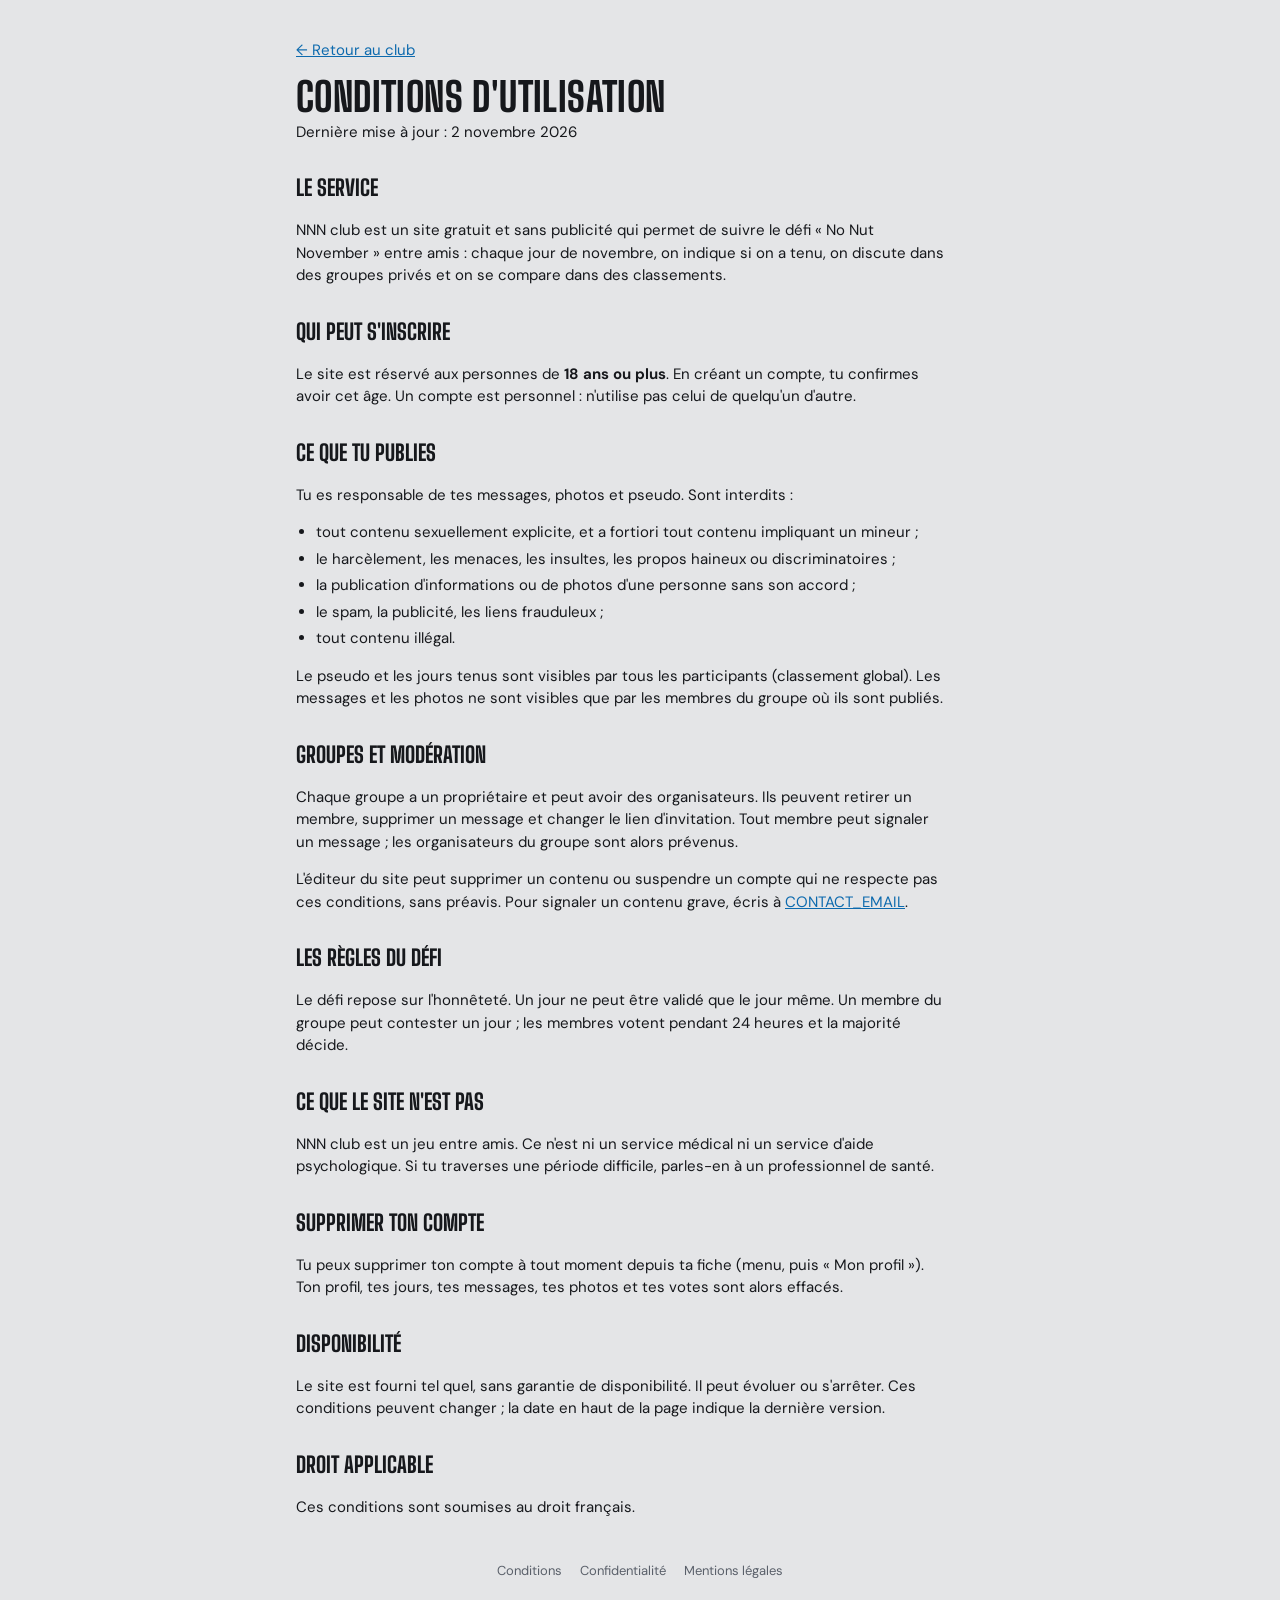
==== conditions.html @ c01888f9 "Ouvrir le club : groupes privés, invitations, classement global, pages légales Co-Authored-By: Claud" ====
<!doctype html>
<html lang="fr">
<head>
<meta charset="utf-8">
<meta name="viewport" content="width=device-width,initial-scale=1">
<meta name="theme-color" content="#121417">
<title>Conditions d'utilisation · NNN club</title>
<link rel="preconnect" href="https://fonts.googleapis.com">
<link rel="preconnect" href="https://fonts.gstatic.com" crossorigin>
<link rel="stylesheet" href="https://fonts.googleapis.com/css2?family=Big+Shoulders+Display:wght@800&family=DM+Sans:opsz,wght@9..40,400;9..40,700&family=IBM+Plex+Mono:wght@600&display=swap">
<link rel="stylesheet" href="styles.css">
</head>
<body>
<main class="wrap legal">
<p><a href="/">← Retour au club</a></p>
<h1 class="h2 xl">Conditions d'utilisation</h1>
<p class="dim">Dernière mise à jour : 2 novembre 2026</p>

<h2>Le service</h2>
<p>NNN club est un site gratuit et sans publicité qui permet de suivre le défi « No Nut November » entre amis : chaque jour de novembre, on indique si on a tenu, on discute dans des groupes privés et on se compare dans des classements.</p>
<h2>Qui peut s'inscrire</h2>
<p>Le site est réservé aux personnes de <b>18 ans ou plus</b>. En créant un compte, tu confirmes avoir cet âge. Un compte est personnel : n'utilise pas celui de quelqu'un d'autre.</p>
<h2>Ce que tu publies</h2>
<p>Tu es responsable de tes messages, photos et pseudo. Sont interdits :</p>
<ul>
<li>tout contenu sexuellement explicite, et a fortiori tout contenu impliquant un mineur ;</li>
<li>le harcèlement, les menaces, les insultes, les propos haineux ou discriminatoires ;</li>
<li>la publication d'informations ou de photos d'une personne sans son accord ;</li>
<li>le spam, la publicité, les liens frauduleux ;</li>
<li>tout contenu illégal.</li>
</ul>
<p>Le pseudo et les jours tenus sont visibles par tous les participants (classement global). Les messages et les photos ne sont visibles que par les membres du groupe où ils sont publiés.</p>
<h2>Groupes et modération</h2>
<p>Chaque groupe a un propriétaire et peut avoir des organisateurs. Ils peuvent retirer un membre, supprimer un message et changer le lien d'invitation. Tout membre peut signaler un message ; les organisateurs du groupe sont alors prévenus.</p>
<p>L'éditeur du site peut supprimer un contenu ou suspendre un compte qui ne respecte pas ces conditions, sans préavis. Pour signaler un contenu grave, écris à <a href="mailto:CONTACT_EMAIL">CONTACT_EMAIL</a>.</p>
<h2>Les règles du défi</h2>
<p>Le défi repose sur l'honnêteté. Un jour ne peut être validé que le jour même. Un membre du groupe peut contester un jour ; les membres votent pendant 24 heures et la majorité décide.</p>
<h2>Ce que le site n'est pas</h2>
<p>NNN club est un jeu entre amis. Ce n'est ni un service médical ni un service d'aide psychologique. Si tu traverses une période difficile, parles-en à un professionnel de santé.</p>
<h2>Supprimer ton compte</h2>
<p>Tu peux supprimer ton compte à tout moment depuis ta fiche (menu, puis « Mon profil »). Ton profil, tes jours, tes messages, tes photos et tes votes sont alors effacés.</p>
<h2>Disponibilité</h2>
<p>Le site est fourni tel quel, sans garantie de disponibilité. Il peut évoluer ou s'arrêter. Ces conditions peuvent changer ; la date en haut de la page indique la dernière version.</p>
<h2>Droit applicable</h2>
<p>Ces conditions sont soumises au droit français.</p>

<footer class="site-foot"><div class="wrap"><a href="conditions.html">Conditions</a><a href="confidentialite.html">Confidentialité</a><a href="mentions-legales.html">Mentions légales</a></div></footer>
</main>
</body>
</html>
---- styles.css ----
/* Direction : un mur de cellule. Ardoise et craie, bâtons groupés par cinq,
   affiche de salle de boxe pour les titres, tampon au marqueur pour valider. */
:root{
  --bg:#121417; --panel:#1a1d22; --panel-2:#23272e; --chalk:#eceae4; --dim:#8f949e; --rule:#2d3139;
  --ice:#8fd3ff; --ice-ink:#08151e; --ice-soft:rgba(143,211,255,.12);
  --red:#ff5a4e; --red-soft:rgba(255,90,78,.14); --green:#7ee0a1; --green-soft:rgba(126,224,161,.13);
  --gold:#f2c14e; --gold-soft:rgba(242,193,78,.14); --av-l:42%;
  --grain-op:.07;
  --f-display:"Big Shoulders Display","Impact","Arial Narrow",sans-serif;
  --f-body:"DM Sans",system-ui,-apple-system,"Segoe UI",sans-serif;
  --f-mono:"IBM Plex Mono",ui-monospace,Menlo,monospace;
  --f-marker:"Permanent Marker","Comic Sans MS",cursive;
  --r:16px;
  color-scheme:dark;
}
@media (prefers-color-scheme:light){:root{
  --bg:#e4e5e7; --panel:#f5f5f3; --panel-2:#e9eaec; --chalk:#16181c; --dim:#5a606a; --rule:#cfd2d7;
  --ice:#0d6aae; --ice-ink:#ffffff; --ice-soft:rgba(13,106,174,.10);
  --red:#cc3328; --red-soft:rgba(204,51,40,.10); --green:#17834a; --green-soft:rgba(23,131,74,.10);
  --gold:#a06b00; --gold-soft:rgba(160,107,0,.12); --av-l:58%;
  --grain-op:.05;
  color-scheme:light;
}}

*{box-sizing:border-box}
html{-webkit-text-size-adjust:100%}
body{margin:0;background:var(--bg);color:var(--chalk);font-family:var(--f-body);font-size:15px;line-height:1.5;min-height:100vh;
  padding-top:env(safe-area-inset-top,0px)}
body::before{content:"";position:fixed;inset:0 0 auto;height:env(safe-area-inset-top,0px);z-index:30;background:var(--bg)}
.grain{position:fixed;inset:0;pointer-events:none;z-index:0;opacity:var(--grain-op);
  background-image:url("data:image/svg+xml,%3Csvg xmlns='http://www.w3.org/2000/svg' width='160' height='160'%3E%3Cfilter id='n'%3E%3CfeTurbulence type='fractalNoise' baseFrequency='.9' numOctaves='2' stitchTiles='stitch'/%3E%3C/filter%3E%3Crect width='100%25' height='100%25' filter='url(%23n)'/%3E%3C/svg%3E")}
img{max-width:100%}
[hidden]{display:none!important}
button{font:inherit;color:inherit;cursor:pointer}
:focus-visible{outline:2px solid var(--ice);outline-offset:2px}
.wrap{position:relative;z-index:1;max-width:680px;margin:0 auto;
  padding-left:max(16px,env(safe-area-inset-left,0px));padding-right:max(16px,env(safe-area-inset-right,0px))}
.stack{display:flex;flex-direction:column;gap:18px}
.stack-s{display:flex;flex-direction:column;gap:12px}
.row-between{display:flex;justify-content:space-between;align-items:center;gap:12px;flex-wrap:wrap}
.dim{color:var(--dim);margin:0}
.mono{font-family:var(--f-mono);font-size:12px}
.kicker{margin:0;font-family:var(--f-mono);font-size:11px;font-weight:600;letter-spacing:.14em;text-transform:uppercase;color:var(--dim)}
.h2{margin:0;font-family:var(--f-display);font-weight:800;font-size:28px;line-height:1;text-transform:uppercase;letter-spacing:.01em;text-wrap:balance}
.h2.xl{font-size:40px}
.tag{font-family:var(--f-mono);font-size:11px;font-weight:600;letter-spacing:.06em;text-transform:uppercase;padding:4px 9px;border-radius:6px;border:1px solid var(--rule);color:var(--dim)}
.tag.ok{border-color:transparent;background:var(--green-soft);color:var(--green)}
.tag.bad{border-color:transparent;background:var(--red-soft);color:var(--red)}

/* ---------- header ---------- */
header.top{position:sticky;top:env(safe-area-inset-top,0px);z-index:20;background:color-mix(in srgb,var(--bg) 88%,transparent);backdrop-filter:blur(10px);-webkit-backdrop-filter:blur(10px);border-bottom:1px solid var(--rule)}
.top-in{display:flex;align-items:center;gap:12px;padding-block:10px}
.brand{display:flex;align-items:center;gap:8px;color:var(--chalk);text-decoration:none}
.brand svg{width:34px;height:20px}
.brand .slash{stroke:var(--ice)}
.brand span{font-family:var(--f-display);font-weight:900;font-size:24px;letter-spacing:.02em;line-height:1}
.brand em{font-style:normal;font-family:var(--f-marker);font-weight:400;font-size:16px;color:var(--ice);margin-left:4px;letter-spacing:0}
.daypill{margin-left:auto;font-family:var(--f-mono);font-size:12px;font-weight:600;padding:5px 10px;border-radius:99px;background:var(--ice-soft);color:var(--ice);white-space:nowrap}
.me{background:none;border:0;padding:0;border-radius:50%}
.menu{position:absolute;right:max(16px,env(safe-area-inset-right,0px));top:calc(100% + 6px);background:var(--panel);border:1px solid var(--rule);border-radius:12px;padding:8px;min-width:190px;box-shadow:0 12px 30px rgba(0,0,0,.35);display:flex;flex-direction:column;gap:4px}
.menu-name{padding:6px 10px;font-weight:700;overflow:hidden;text-overflow:ellipsis}
.menu button{text-align:left;background:none;border:0;padding:8px 10px;border-radius:8px;color:var(--red);font-weight:600}
.menu button:hover{background:var(--panel-2)}

.avatar{--h:200;width:36px;height:36px;border-radius:50%;flex:none;display:inline-flex;align-items:center;justify-content:center;
  background:hsl(var(--h) 45% var(--av-l));color:#fff;font-family:var(--f-display);font-weight:800;font-size:16px;letter-spacing:.02em;text-transform:uppercase}
.avatar.sm{width:28px;height:28px;font-size:13px}
.avatar.xl{width:54px;height:54px;font-size:24px}

main{padding-block:18px calc(96px + env(safe-area-inset-bottom,0px))}

/* ---------- panels, buttons, fields ---------- */
.panel{background:var(--panel);border:1px solid var(--rule);border-radius:var(--r);padding:18px}
.btn{border:0;border-radius:12px;padding:11px 18px;font-weight:700;font-size:15px;background:var(--ice);color:var(--ice-ink);transition:transform .12s ease,opacity .12s}
.btn:active{transform:scale(.98)}
.btn:disabled{opacity:.35;cursor:not-allowed;transform:none}
.btn.big{width:100%;padding:16px 18px;font-family:var(--f-display);font-weight:800;font-size:22px;letter-spacing:.04em;text-transform:uppercase}
.btn.ghost{background:transparent;border:1px solid var(--rule);color:var(--dim)}
.btn.danger{background:var(--red);color:#fff}
.btn.sel{background:var(--chalk);color:var(--bg);border-color:var(--chalk)}
.field{display:flex;flex-direction:column;gap:6px}
.field span{font-family:var(--f-mono);font-size:11px;font-weight:600;letter-spacing:.1em;text-transform:uppercase;color:var(--dim)}
input[type=text],input[type=email],input[type=password],textarea{width:100%;border:1px solid var(--rule);background:var(--bg);color:var(--chalk);border-radius:10px;padding:12px;font:inherit;font-size:16px;resize:vertical}
input::placeholder,textarea::placeholder{color:var(--dim);opacity:.8}
.form-msg{margin:0;min-height:1.2em;font-size:14px;color:var(--red)}
.form-msg.ok{color:var(--green)}
.banner{padding:12px 14px;border-radius:12px;background:var(--gold-soft);border:1px solid var(--gold);font-size:14px}
.banner b{color:var(--gold)}

/* ---------- auth poster ---------- */
.poster{position:relative;padding:28px 4px 8px;overflow:hidden}
.poster-title{margin:10px 0 12px;font-family:var(--f-display);font-weight:900;font-size:clamp(64px,19vw,120px);line-height:.86;text-transform:uppercase;letter-spacing:-.01em}
.poster-title span{color:var(--ice);font-family:var(--f-marker);font-weight:400;font-size:.62em;letter-spacing:0;display:inline-block;transform:rotate(-6deg) translateY(-.08em)}
.poster-sub{margin:0;max-width:34ch;color:var(--dim);font-size:16px}
.poster-wall{margin-top:22px;display:flex;flex-wrap:wrap;gap:10px 14px;color:var(--chalk);opacity:.85}
.poster-wall svg{width:46px;height:34px}
.auth{display:flex;flex-direction:column;gap:14px}
.seg{display:grid;grid-template-columns:1fr 1fr;background:var(--panel-2);border-radius:10px;padding:4px}
.seg button{border:0;background:none;padding:9px;border-radius:8px;font-weight:700;color:var(--dim)}
.seg button[aria-selected="true"]{background:var(--panel);color:var(--chalk);box-shadow:0 1px 0 var(--rule)}

/* ---------- hero (aujourd'hui) ---------- */
.hero{position:relative;overflow:hidden;background:var(--panel);border:1px solid var(--rule);border-radius:22px;padding:22px 20px 20px;display:flex;flex-direction:column;gap:14px}
.hero::after{content:"";position:absolute;right:-40px;top:-40px;width:220px;height:220px;border-radius:50%;background:radial-gradient(circle,var(--ice-soft),transparent 70%);pointer-events:none}
.hero-top{display:flex;justify-content:space-between;align-items:flex-start;gap:10px}
.hero-day{display:flex;align-items:flex-end;gap:6px;line-height:.8}
.hero-day b{font-family:var(--f-display);font-weight:900;font-size:clamp(110px,34vw,168px);letter-spacing:-.03em}
.hero-day small{font-family:var(--f-display);font-weight:800;font-size:34px;color:var(--dim);padding-bottom:12px}
.hero-day i{font-style:normal;font-family:var(--f-display);font-weight:800;font-size:40px;color:var(--ice);padding-bottom:12px;margin-right:-2px}
.clock{text-align:right}
.clock b{display:block;font-family:var(--f-mono);font-size:20px;font-weight:600;font-variant-numeric:tabular-nums}
.clock span{font-size:12px;color:var(--dim)}
.hero p{margin:0;color:var(--dim)}
.status{display:inline-flex;align-items:center;gap:8px;font-weight:700;font-size:14px}
.status::before{content:"";width:8px;height:8px;border-radius:50%;background:currentColor}
.status.ok{color:var(--green)} .status.bad{color:var(--red)} .status.wait{color:var(--ice)}
.oath{display:flex;gap:12px;align-items:flex-start;padding:14px;border-radius:12px;background:var(--panel-2);border:1px dashed var(--rule);cursor:pointer}
.oath input{appearance:none;-webkit-appearance:none;width:24px;height:24px;margin:0;flex:none;border:2px solid var(--dim);border-radius:6px;display:grid;place-content:center;background:transparent}
.oath input::after{content:"";width:12px;height:7px;border-left:3px solid var(--ice-ink);border-bottom:3px solid var(--ice-ink);transform:rotate(-45deg) translate(1px,-1px);opacity:0}
.oath input:checked{background:var(--ice);border-color:var(--ice)}
.oath input:checked::after{opacity:1}
.oath span{font-family:var(--f-marker);font-size:17px;line-height:1.35}
.confirm{display:flex;flex-direction:column;gap:10px;padding:14px;border-radius:12px;background:var(--red-soft);border:1px solid var(--red)}
.confirm b{color:var(--red)}
.btn-row{display:flex;gap:10px;flex-wrap:wrap}
.btn-row .btn{flex:1 1 130px}
.stamp{position:absolute;right:14px;top:96px;z-index:2;font-family:var(--f-marker);font-size:30px;line-height:1;padding:8px 14px;border:4px solid currentColor;border-radius:10px;color:var(--green);transform:rotate(-10deg);text-transform:uppercase;letter-spacing:.04em;background:color-mix(in srgb,var(--panel) 70%,transparent);pointer-events:none}
.stamp small{display:block;font-family:var(--f-mono);font-size:11px;letter-spacing:.1em;margin-top:3px}
.stamp.bad{color:var(--red);transform:rotate(7deg)}
@media (prefers-reduced-motion:no-preference){
  .stamp.fresh{animation:stamp .5s cubic-bezier(.2,1.6,.4,1) both}
  @keyframes stamp{0%{transform:scale(2.4) rotate(-24deg);opacity:0}100%{transform:scale(1) rotate(-10deg);opacity:1}}
  .stamp.bad.fresh{animation-name:stampb}
  @keyframes stampb{0%{transform:scale(2.4) rotate(20deg);opacity:0}100%{transform:scale(1) rotate(7deg);opacity:1}}
}

/* ---------- le mur (bâtons groupés par 5) ---------- */
.wall{display:grid;grid-template-columns:repeat(3,1fr);gap:14px 10px}
@media (min-width:520px){.wall{grid-template-columns:repeat(6,1fr)}}
.bundle{display:flex;flex-direction:column;align-items:center;gap:4px}
.bundle svg{width:100%;max-width:92px;height:auto;overflow:visible}
.bundle .lbl{font-family:var(--f-mono);font-size:11px;color:var(--dim)}
.stroke{fill:none;stroke-linecap:round;stroke-width:5}
.stroke.ok{stroke:var(--chalk)}
.stroke.fail{stroke:var(--red)}
.stroke.voided{stroke:var(--gold)}
.stroke.missed{stroke:var(--dim);stroke-dasharray:2 7;stroke-width:3.5;opacity:.7}
.stroke.pending{stroke:var(--ice)}
.stroke.future{stroke:var(--rule);stroke-width:3.5}
@media (prefers-reduced-motion:no-preference){.stroke.pending{animation:blink 1.6s ease-in-out infinite}@keyframes blink{50%{opacity:.25}}}
.legend{display:flex;flex-wrap:wrap;gap:6px 14px;font-size:12px;color:var(--dim)}
.legend span{display:inline-flex;align-items:center;gap:6px}
.lg{width:16px;height:4px;border-radius:2px;display:inline-block}
.lg.ok{background:var(--chalk)} .lg.fail{background:var(--red)} .lg.voided{background:var(--gold)} .lg.pending{background:var(--ice)}
.lg.missed{background:repeating-linear-gradient(90deg,var(--dim) 0 2px,transparent 2px 6px)}
.stats{display:grid;grid-template-columns:repeat(3,1fr);gap:1px;background:var(--rule);border-radius:12px;overflow:hidden;border:1px solid var(--rule)}
.stat{background:var(--panel-2);padding:12px}
.stat b{display:block;font-family:var(--f-display);font-weight:900;font-size:36px;line-height:1;font-variant-numeric:tabular-nums}
.stat span{font-size:12px;color:var(--dim)}

/* ---------- classement ---------- */
.podium{display:grid;grid-template-columns:1fr 1.15fr 1fr;align-items:end;gap:8px}
.pod{display:flex;flex-direction:column;align-items:center;gap:8px;min-width:0}
.pod .nm{font-weight:700;font-size:14px;max-width:100%;overflow:hidden;text-overflow:ellipsis;white-space:nowrap}
.pod .block{width:100%;border-radius:12px 12px 4px 4px;background:var(--panel);border:1px solid var(--rule);display:flex;flex-direction:column;align-items:center;justify-content:flex-start;padding:10px 4px}
.pod .block b{font-family:var(--f-display);font-weight:900;font-size:44px;line-height:1}
.pod .block span{font-size:11px;color:var(--dim)}
.pod .place{font-family:var(--f-marker);font-size:22px;color:var(--dim)}
.pod.p1 .block{height:150px;background:var(--ice);border-color:var(--ice);color:var(--ice-ink)}
.pod.p1 .block span{color:var(--ice-ink);opacity:.7}
.pod.p1 .place{color:var(--ice)}
.pod.p2 .block{height:118px}
.pod.p3 .block{height:94px}
.pod.empty{visibility:hidden}
.lb{padding:4px 16px}
.lb-row{display:grid;grid-template-columns:26px 36px 1fr auto;gap:10px;align-items:center;padding:12px 0;border-top:1px solid var(--rule)}
.lb-row:first-child{border-top:0}
.rank{font-family:var(--f-mono);font-weight:600;color:var(--dim);text-align:center}
.lb-name{min-width:0}
.lb-name b{display:block;overflow:hidden;text-overflow:ellipsis;white-space:nowrap}
.badges{display:flex;flex-wrap:wrap;gap:4px;margin-top:4px}
.badge{font-family:var(--f-mono);font-size:10.5px;font-weight:600;letter-spacing:.03em;padding:2px 7px;border-radius:5px;background:var(--panel-2);color:var(--dim)}
.badge.ok{background:var(--green-soft);color:var(--green)} .badge.bad{background:var(--red-soft);color:var(--red)}
.badge.gold{background:var(--gold-soft);color:var(--gold)} .badge.ice{background:var(--ice-soft);color:var(--ice)}
.lb-score{text-align:right;font-variant-numeric:tabular-nums}
.lb-score b{font-family:var(--f-display);font-weight:900;font-size:28px;line-height:1}
.lb-score small{display:block;font-size:11px;color:var(--dim)}
.textbtn{background:none;border:0;padding:4px 0;color:var(--dim);font-size:14px;text-decoration:underline;align-self:center;cursor:pointer}
.retired{display:flex;flex-wrap:wrap;gap:6px;align-items:center;padding-top:12px;font-size:13px}
.linkbtn.ok{color:var(--green)}
.linkbtn{background:none;border:0;padding:0;margin-top:4px;color:var(--red);font-size:12px;font-weight:600;text-decoration:underline}
.grid-wrap{overflow-x:auto;margin-inline:-4px;padding-inline:4px}
table.grid{border-collapse:separate;border-spacing:3px;font-family:var(--f-mono);font-size:10px}
table.grid th{font-weight:600;color:var(--dim);text-align:center;min-width:18px}
table.grid th.nm{text-align:left;font-family:var(--f-body);font-size:13px;color:var(--chalk);white-space:nowrap;padding-right:8px;position:sticky;left:0;background:var(--panel);max-width:110px;overflow:hidden;text-overflow:ellipsis;z-index:1}
table.grid td{width:18px;height:22px;border-radius:3px;background:var(--panel-2)}
table.grid td.ok{background:var(--chalk)} table.grid td.fail{background:var(--red)} table.grid td.voided{background:var(--gold)}
table.grid td.missed{background:transparent;box-shadow:inset 0 0 0 1.5px var(--rule)}
table.grid td.pending{background:transparent;box-shadow:inset 0 0 0 2px var(--ice)} table.grid td.future{opacity:.45}

/* ---------- fil ---------- */
.composer{display:flex;flex-direction:column;gap:10px}
.feed{display:flex;flex-direction:column;gap:12px}
.empty{text-align:center;color:var(--dim);padding:30px 16px;border:1.5px dashed var(--rule);border-radius:var(--r)}
.post{background:var(--panel);border:1px solid var(--rule);border-radius:var(--r);padding:14px;display:flex;flex-direction:column;gap:10px;min-width:0}
.post.sys{background:transparent;border-style:dashed}
.post.contest{border-color:var(--gold);background:linear-gradient(var(--gold-soft),var(--gold-soft)),var(--panel)}
.p-head{display:flex;gap:10px;align-items:center}
.p-head .who{min-width:0;flex:1}
.p-head .when{font-family:var(--f-mono);font-size:11px;color:var(--dim)}
.sysline{display:flex;align-items:center;gap:6px;flex-wrap:wrap}
.sysline .big{font-family:var(--f-display);font-weight:800;font-size:18px;text-transform:uppercase;letter-spacing:.02em}
.sysline .big.ok{color:var(--chalk)} .sysline .big.bad{color:var(--red)} .sysline .big.gold{color:var(--gold)} .sysline .big.ice{color:var(--ice)}
.p-text{margin:0;white-space:pre-wrap;overflow-wrap:anywhere;font-size:15.5px}
.reacts{display:flex;flex-wrap:wrap;gap:6px}
.react{border:1px solid var(--rule);background:var(--bg);border-radius:99px;padding:3px 10px;font-size:15px;display:inline-flex;gap:5px;align-items:center;transition:transform .1s}
.react:active{transform:scale(1.15)}
.react[aria-pressed="true"]{border-color:var(--ice);background:var(--ice-soft)}
.react small{font-family:var(--f-mono);font-size:12px;font-weight:600}
.actions{display:flex;gap:16px;flex-wrap:wrap;font-size:13px}
.actions button{background:none;border:0;padding:0;color:var(--dim);font-weight:600}
.actions .warn{color:var(--gold)} .actions .del{color:var(--red)}
.comments{display:flex;flex-direction:column;gap:8px;border-top:1px solid var(--rule);padding-top:10px}
.cmt{display:flex;gap:8px;font-size:14px;align-items:flex-start}
.cmt > div{min-width:0;background:var(--panel-2);border-radius:4px 12px 12px 12px;padding:7px 10px;overflow-wrap:anywhere}
.cmt b{font-size:13px;margin-right:4px}
.cform{display:flex;gap:8px}
.cform input{flex:1;min-width:0;padding:9px 10px;font-size:15px}
.cform .btn{padding:0 14px}
.vote{display:flex;flex-direction:column;gap:10px;background:var(--panel);border-radius:12px;padding:12px;border:1px solid var(--rule)}
.meter{height:10px;border-radius:99px;background:var(--green-soft);overflow:hidden;position:relative}
.meter i{position:absolute;inset:0 auto 0 0;background:var(--red);border-radius:99px}
.meter::after{content:"";position:absolute;left:50%;top:-2px;bottom:-2px;width:2px;background:var(--chalk);opacity:.6}

/* ---------- tab bar, toast ---------- */
nav.tabs{position:fixed;left:0;right:0;bottom:0;z-index:20;background:color-mix(in srgb,var(--panel) 92%,transparent);backdrop-filter:blur(12px);-webkit-backdrop-filter:blur(12px);border-top:1px solid var(--rule);padding-bottom:env(safe-area-inset-bottom,0px)}
.tabs-in{display:grid;grid-template-columns:repeat(3,1fr)}
nav.tabs button{position:relative;background:none;border:0;padding:10px 4px 12px;display:flex;flex-direction:column;align-items:center;gap:3px;font-size:12px;font-weight:700;color:var(--dim)}
nav.tabs svg{width:24px;height:24px;fill:none;stroke:currentColor;stroke-width:2;stroke-linecap:round;stroke-linejoin:round}
nav.tabs button[aria-current="page"]{color:var(--ice)}
nav.tabs button[aria-current="page"]::before{content:"";position:absolute;top:0;left:30%;right:30%;height:3px;border-radius:0 0 3px 3px;background:var(--ice)}
.dot{position:absolute;top:8px;left:calc(50% + 10px);width:8px;height:8px;border-radius:50%;background:var(--red)}
.toast{position:fixed;left:50%;transform:translateX(-50%);bottom:calc(88px + env(safe-area-inset-bottom,0px));z-index:40;background:var(--chalk);color:var(--bg);padding:11px 16px;border-radius:12px;font-weight:700;font-size:14px;max-width:calc(100% - 32px);box-shadow:0 10px 30px rgba(0,0,0,.3)}

/* ---------- confort mobile : cibles tactiles et textes lisibles ---------- */
.kicker,.tag,.field span,.bundle .lbl,.pod .block span,.lb-score small,.p-head .when,.stamp small{font-size:12px}
.badge{font-size:12px;padding:3px 8px}
table.grid{font-size:11px}
.actions{gap:4px 6px;font-size:14px;margin-left:-10px}
.actions button{min-height:40px;padding:8px 10px;border-radius:8px}
.actions button:hover{background:var(--panel-2)}
.react{min-height:40px;padding:6px 12px}
.linkbtn{min-height:36px;padding:8px 0;display:inline-flex;align-items:center}
.cmt .linkbtn{min-height:32px;padding:4px 6px}
.menu button{min-height:44px}
.menu button.plain{color:var(--chalk);font-weight:500}
.textbtn{min-height:40px}
/* rappel avant minuit */
.remind{display:flex;align-items:center;justify-content:space-between;gap:12px;flex-wrap:wrap;padding:12px 14px;border-radius:12px;background:var(--ice-soft);border:1px solid var(--ice);font-size:14px}
.remind b{color:var(--ice)}
.remind.late{background:var(--red-soft);border-color:var(--red)}
.remind.late b{color:var(--red)}
.remind .btn{padding:9px 14px;font-size:14px;min-height:40px}
/* récap du mois */
.recap-grid{display:grid;grid-template-columns:repeat(2,minmax(0,1fr));gap:10px}
.recap-grid div{background:var(--panel-2);border-radius:12px;padding:12px}
.recap-grid b{display:block;font-family:var(--f-display);font-weight:800;font-size:30px;line-height:1}
.recap-grid span{font-size:13px;color:var(--dim)}
.recap-list{margin:0;padding-left:18px;color:var(--dim);font-size:14px}
.recap-list b{color:var(--chalk)}

/* ---------- discussion du groupe, façon messagerie ---------- */
:root{--head-h:57px;--tabs-h:68px;--bub-me:#1f4a63;--bub-me-ink:#eaf6ff;--bub:#23272e}
@media (prefers-color-scheme:light){:root{--bub-me:#d5ecfb;--bub-me-ink:#0c2233;--bub:#ffffff}}
body.chat-on main{padding-bottom:calc(var(--tabs-h) + env(safe-area-inset-bottom,0px))}
.chat-view{display:flex;flex-direction:column;gap:8px;min-height:calc(100vh - var(--head-h) - var(--tabs-h) - 40px)}
.chat-top{position:sticky;top:calc(env(safe-area-inset-top,0px) + var(--head-h));z-index:6;margin:-18px calc(-1 * max(16px,env(safe-area-inset-right,0px))) 0;padding:8px max(16px,env(safe-area-inset-right,0px));
  background:var(--bg);display:flex;flex-direction:column;gap:8px}
.chips{display:flex;gap:6px;overflow-x:auto;scrollbar-width:none;margin-inline:-2px;padding:2px}
.chips::-webkit-scrollbar{display:none}
.chip{flex:none;border:1px solid var(--rule);background:var(--panel);color:var(--dim);border-radius:99px;padding:7px 13px;font-size:13.5px;font-weight:600;min-height:36px;white-space:nowrap}
.chip[aria-pressed="true"]{background:var(--ice);border-color:var(--ice);color:var(--ice-ink)}
.pinbar{display:flex;align-items:center;gap:10px;width:100%;text-align:left;background:var(--panel);border:1px solid var(--rule);border-left:3px solid var(--gold);border-radius:10px;padding:7px 12px;min-height:44px}
.pin-tx{display:flex;flex-direction:column;min-width:0;font-size:13.5px;line-height:1.3}
.pin-tx b{color:var(--gold);font-size:12px}
.pin-tx span{white-space:nowrap;overflow:hidden;text-overflow:ellipsis}
.chat{display:flex;flex-direction:column;gap:3px;flex:1;padding-top:6px}
.older{align-self:center;background:var(--panel);border:1px solid var(--rule);border-radius:99px;padding:8px 16px;color:var(--dim);font-size:13.5px;font-weight:600;min-height:40px;margin-bottom:8px}
.daysep,.unread{display:flex;justify-content:center;margin:12px 0 6px}
.daysep span{background:var(--panel-2);color:var(--dim);font-size:12.5px;font-weight:600;padding:4px 12px;border-radius:8px}
.unread{position:relative}
.unread::before{content:"";position:absolute;left:0;right:0;top:50%;border-top:1px solid var(--ice);opacity:.5}
.unread span{position:relative;background:var(--bg);color:var(--ice);font-size:12.5px;font-weight:700;padding:2px 12px;border-radius:8px;border:1px solid var(--ice)}

.msg{display:flex;align-items:flex-end;gap:6px;margin-top:6px;max-width:100%}
.msg.cont{margin-top:0}
.msg.mine{justify-content:flex-end}
.msg .avatar.sm,.avspace{width:28px;flex:none;align-self:flex-start;margin-top:2px}
.avspace{height:1px}
.mcol{display:flex;flex-direction:column;align-items:flex-start;min-width:0;max-width:min(82%,520px)}
.msg.mine .mcol{align-items:flex-end}
.bubble{position:relative;background:var(--bub);border:1px solid var(--rule);border-radius:4px 16px 16px 16px;padding:6px 10px 6px;min-width:64px;max-width:100%;cursor:pointer;-webkit-tap-highlight-color:transparent;transition:background .15s}
.msg.cont .bubble{border-radius:16px}
.msg.mine .bubble{background:var(--bub-me);color:var(--bub-me-ink);border-color:transparent;border-radius:16px 4px 16px 16px}
.msg.mine.cont .bubble{border-radius:16px}
.msg.sel .bubble{outline:2px solid var(--ice);outline-offset:1px}
.msg.atme:not(.mine) .bubble{border-color:var(--gold);box-shadow:inset 3px 0 0 var(--gold)}
.bubble .author{display:block;font-size:13px;font-weight:700;color:hsl(var(--h) 70% 68%);margin-bottom:1px;overflow:hidden;text-overflow:ellipsis;white-space:nowrap}
@media (prefers-color-scheme:light){.bubble .author{color:hsl(var(--h) 60% 36%)}}
.bubble .p-text{font-size:15.5px;line-height:1.4}
.meta{font-family:var(--f-mono);font-size:12px;opacity:.65;white-space:nowrap}
.bubble .meta{float:right;margin:7px 0 -4px 10px;line-height:1}
.quote{display:flex;flex-direction:column;align-items:flex-start;width:100%;text-align:left;border:0;border-left:3px solid hsl(var(--h,200) 70% 60%);background:color-mix(in srgb,var(--chalk) 7%,transparent);border-radius:6px;padding:4px 8px;margin:2px 0 5px;font-size:13px;line-height:1.3;color:inherit;min-width:0}
.quote b{color:hsl(var(--h,200) 70% 66%);font-size:12.5px}
@media (prefers-color-scheme:light){.quote b{color:hsl(var(--h,200) 60% 36%)}}
.quote span{opacity:.85;display:-webkit-box;-webkit-line-clamp:2;-webkit-box-orient:vertical;overflow:hidden;overflow-wrap:anywhere}
.bubble .edit{padding:4px 0 2px;min-width:min(260px,70vw)}
.bubble .edit textarea{font-size:15px}
.mention{color:var(--ice);font-weight:600}
.mention.me{background:var(--gold-soft);color:var(--gold);border-radius:4px;padding:0 3px}
.msg.mine .mention{color:inherit;text-decoration:underline}

.rxwrap{position:relative;margin-top:-6px;z-index:1;display:flex;flex-direction:column;align-items:inherit}
.msg:not(.mine) .rxwrap{margin-left:8px} .msg.mine .rxwrap{margin-right:8px}
.rxsum{display:inline-flex;align-items:center;gap:3px;background:var(--panel);border:1px solid var(--rule);border-radius:99px;padding:2px 9px;font-size:14px;min-height:32px;line-height:1}
.rxsum.mine{border-color:var(--ice)}
.rxsum small{font-family:var(--f-mono);font-size:12px;font-weight:600;color:var(--dim)}
.whorx{margin-top:4px;background:var(--panel);border:1px solid var(--rule);border-radius:10px;padding:6px 10px;font-size:13px;color:var(--dim);display:flex;flex-direction:column;gap:2px}
.msg-actions{margin-top:6px;background:var(--panel);border:1px solid var(--rule);border-radius:14px;padding:6px;display:flex;flex-direction:column;gap:4px;box-shadow:0 8px 24px rgba(0,0,0,.25);max-width:100%}
.msg-actions .quick{display:flex;gap:4px}
.msg-actions .react{min-height:40px;min-width:44px;justify-content:center;font-size:18px;border-color:transparent;background:var(--panel-2)}
.msg-actions .actions{margin-left:0;gap:2px}
.msg-actions .actions button{color:var(--chalk)}
.msg-actions .actions .warn{color:var(--gold)} .msg-actions .actions .del{color:var(--red)}
@media (prefers-reduced-motion:no-preference){.msg-actions{animation:pop .14s ease-out}@keyframes pop{from{opacity:0;transform:translateY(-4px)}}}

.sysmsg{display:flex;flex-direction:column;align-items:center;margin:8px 0 4px;gap:0}
.sysmsg .rxwrap{margin:-4px 0 0;align-items:center}
.pill{display:inline-flex;flex-wrap:wrap;align-items:center;justify-content:center;gap:4px;max-width:92%;border:1px solid var(--rule);background:var(--panel);border-radius:12px;padding:6px 12px;font-size:13.5px;color:var(--chalk);text-align:center;min-height:36px;line-height:1.35}
.pill.fail{border-color:var(--red-soft);background:var(--red-soft)}
.pill.join{background:var(--ice-soft);border-color:transparent}
.pill .meta{margin-left:4px}
.pill .badge{padding:1px 6px;font-size:12px}
.sysmsg.sel .pill,.sysmsg.sel .contest-card{outline:2px solid var(--ice);outline-offset:1px}
.sysmsg .msg-actions{align-self:center}
.stackav{display:inline-flex;margin-right:2px}
.avatar.xs{width:20px;height:20px;font-size:10px}
.stackav .avatar{border:2px solid var(--panel);margin-left:-6px}
.stackav .avatar:first-child{margin-left:0}
.glist{margin-top:6px;width:min(100%,420px);background:var(--panel);border:1px solid var(--rule);border-radius:12px;padding:4px 12px}
.grow{display:flex;align-items:center;gap:10px;padding:6px 0;border-top:1px solid var(--rule)}
.grow:first-child{border-top:0}
.gname{flex:1;min-width:0;display:flex;flex-wrap:wrap;align-items:center;gap:6px;font-size:14px}
.gname .when{font-family:var(--f-mono);font-size:12px;color:var(--dim)}
.linkbtn.warn{color:var(--gold)}
.contest-card{width:min(100%,460px);border:1px solid var(--gold);background:linear-gradient(var(--gold-soft),var(--gold-soft)),var(--panel);border-radius:14px;padding:10px;display:flex;flex-direction:column;gap:8px}
.c-head{background:none;border:0;padding:6px 2px;min-height:40px;text-align:left;font-size:14px;color:var(--chalk);line-height:1.4}
.c-head .meta{margin-left:6px}
.flash .bubble,.flash .pill,.flash .contest-card,.flash.grow{animation:flash 1.4s ease-out}
@keyframes flash{0%,40%{box-shadow:0 0 0 3px var(--gold)}100%{box-shadow:0 0 0 0 transparent}}

.composer{position:sticky;bottom:calc(var(--tabs-h) + env(safe-area-inset-bottom,0px));z-index:6;display:flex;flex-direction:column;gap:6px;
  margin:4px calc(-1 * max(16px,env(safe-area-inset-right,0px))) 0;padding:8px max(16px,env(safe-area-inset-right,0px)) 10px;
  background:var(--bg);border-top:1px solid var(--rule)}
body.chat-on:has(#composer:focus) nav.tabs{display:none}
body.chat-on:has(#composer:focus) main{padding-bottom:0}
.unread,#feed [data-id],.msg-actions{scroll-margin-top:calc(var(--head-h) + 120px);scroll-margin-bottom:calc(var(--tabs-h) + 90px)}
body.chat-on:has(#composer:focus) .composer{bottom:0;padding-bottom:max(10px,env(safe-area-inset-bottom,0px))}
.cbox{display:flex;align-items:flex-end;gap:8px}
.cbox textarea{flex:1;min-width:0;resize:none;border-radius:22px;padding:10px 16px;line-height:1.35;height:44px;min-height:44px;max-height:150px;background:var(--panel);overflow-y:auto}
.send{flex:none;width:44px;height:44px;border-radius:50%;border:0;background:var(--ice);color:var(--ice-ink);display:grid;place-items:center;transition:transform .12s,opacity .12s}
.send svg{width:22px;height:22px;fill:currentColor;stroke:currentColor;stroke-width:1.5;stroke-linejoin:round;margin-left:2px}
.send:disabled{opacity:.35;cursor:default}
.send:not(:disabled):active{transform:scale(.92)}
.ccount{align-self:flex-end;font-size:12px}
.replybar{display:flex;align-items:center;gap:8px}
.replybar .quote{margin:0;flex:1;background:var(--panel)}
.replybar .x{flex:none;width:36px;height:36px;border-radius:50%;border:0;background:var(--panel-2);color:var(--dim)}
.mentions{display:flex;flex-direction:column;background:var(--panel);border:1px solid var(--rule);border-radius:12px;padding:4px;max-height:220px;overflow:auto}
.mentions button{display:flex;align-items:center;gap:10px;border:0;background:none;text-align:left;padding:8px 10px;border-radius:8px;min-height:40px;font-weight:600}
.mentions button:hover,.mentions button:focus-visible{background:var(--panel-2)}
.tobottom{position:fixed;right:max(16px,env(safe-area-inset-right,0px));bottom:calc(var(--tabs-h) + 84px + env(safe-area-inset-bottom,0px));z-index:7;width:42px;height:42px;border-radius:50%;border:1px solid var(--rule);background:var(--panel);color:var(--chalk);display:grid;place-items:center;box-shadow:0 6px 18px rgba(0,0,0,.3)}
@media (min-width:712px){.tobottom{right:calc(50% - 324px)}}
.tobottom svg{width:22px;height:22px;fill:none;stroke:currentColor;stroke-width:2.4;stroke-linecap:round;stroke-linejoin:round}
.tobottom b{position:absolute;top:-6px;right:-4px;min-width:20px;height:20px;border-radius:10px;background:var(--ice);color:var(--ice-ink);font-size:11px;display:grid;place-items:center;padding:0 5px}
.dot.at{width:16px;height:16px;top:5px;font-size:10px;font-weight:800;color:#fff;display:grid;place-items:center;line-height:1}

/* ---------- présence, vu par ---------- */
.sr{position:absolute;width:1px;height:1px;overflow:hidden;clip:rect(0 0 0 0);white-space:nowrap}
.presence{display:flex;align-items:center;gap:8px;font-size:13px;color:var(--dim);min-height:18px;padding-left:2px;overflow:hidden;white-space:nowrap;text-overflow:ellipsis}
.presence.typing{color:var(--ice);font-weight:600}
.presence .live{width:8px;height:8px;border-radius:50%;background:var(--green);flex:none}
.dots{display:inline-flex;gap:3px}
.dots i{width:5px;height:5px;border-radius:50%;background:currentColor;opacity:.4}
@media (prefers-reduced-motion:no-preference){.dots i{animation:dot 1.2s infinite}.dots i:nth-child(2){animation-delay:.2s}.dots i:nth-child(3){animation-delay:.4s}@keyframes dot{30%{opacity:1;transform:translateY(-2px)}}}
.avatar{position:relative;overflow:visible}
.avatar img{width:100%;height:100%;border-radius:50%;object-fit:cover;display:block}
.avatar.on::after{content:"";position:absolute;right:-1px;bottom:-1px;width:28%;height:28%;min-width:8px;min-height:8px;border-radius:50%;background:var(--green);border:2px solid var(--bg)}
.avatar[data-uid]{cursor:pointer}
.bubble .author[data-uid]{cursor:pointer}
.seen{font-size:12px;color:var(--dim);margin:3px 4px 0;font-family:var(--f-mono)}
.seen.yes{color:var(--ice)}

/* ---------- photos ---------- */
.attach{flex:none;width:44px;height:44px;border-radius:50%;display:grid;place-items:center;color:var(--dim);cursor:pointer;background:var(--panel);border:1px solid var(--rule)}
.attach svg{width:22px;height:22px;fill:none;stroke:currentColor;stroke-width:1.8;stroke-linejoin:round}
.attach:focus-within{outline:2px solid var(--ice)}
.imgbar{display:flex;align-items:center;gap:10px;background:var(--panel);border:1px solid var(--rule);border-radius:12px;padding:6px}
.imgbar img{width:56px;height:56px;object-fit:cover;border-radius:8px}
.imgbar span{flex:1;font-size:13px}
.imgbar .x{flex:none;width:36px;height:36px;border-radius:50%;border:0;background:var(--panel-2);color:var(--dim)}
.photo{display:block;border:0;padding:0;margin:2px -6px 4px;background:var(--panel-2);border-radius:12px;overflow:hidden;cursor:zoom-in;width:calc(100% + 12px);max-width:none}
.photo img{display:block;width:100%;max-height:360px;object-fit:cover}
.ph-wait{display:grid;place-items:center;height:180px;width:220px;max-width:100%;color:var(--dim);font-size:13px}
.bubble.has-img{min-width:min(240px,70vw)}
.img-meta{display:flex;justify-content:flex-end}
.img-meta .meta{float:none;margin:0}
.send.sending{opacity:.6;pointer-events:none}
.viewer{border:0;padding:0;background:transparent;max-width:100vw;max-height:100vh;width:100vw;height:100vh;margin:0}
.viewer::backdrop{background:rgba(0,0,0,.92)}
.viewer[open]{display:grid;place-items:center}
.viewer img{max-width:100vw;max-height:100vh;object-fit:contain}
.viewer form{position:fixed;top:calc(12px + env(safe-area-inset-top,0px));right:12px}
.viewer .x{width:44px;height:44px;border-radius:50%;border:0;background:rgba(255,255,255,.15);color:#fff;font-size:18px}

/* ---------- fiches (profil, notifications) ---------- */
.sheet{border:1px solid var(--rule);background:var(--panel);color:var(--chalk);border-radius:20px 20px 0 0;padding:16px 16px calc(20px + env(safe-area-inset-bottom,0px));width:100%;max-width:560px;max-height:88vh;margin:auto auto 0;overflow:auto}
@media (min-width:600px){.sheet{border-radius:20px;margin:auto}}
.sheet::backdrop{background:rgba(0,0,0,.55)}
.sheet[open]{display:flex;flex-direction:column;gap:14px}
@media (prefers-reduced-motion:no-preference){.sheet[open]{animation:sheetin .2s ease-out}@keyframes sheetin{from{transform:translateY(24px);opacity:0}}}
.sheet-head{display:flex;justify-content:space-between;align-items:center;gap:10px}
.sheet .x{flex:none;width:40px;height:40px;border-radius:50%;border:0;background:var(--panel-2);color:var(--dim);font-size:16px}
.prof{display:flex;align-items:center;gap:14px}
.avatar.xxl{width:76px;height:76px;font-size:32px}
.prof-id{display:flex;flex-direction:column;gap:3px;min-width:0}
.prof-id b{font-size:20px;overflow:hidden;text-overflow:ellipsis}
.prof-id .dim{font-size:13px}
.sheet .btn-row .btn{text-align:center}
.sheet label.btn{cursor:pointer}
.opt{display:flex;flex-direction:column;gap:2px;text-align:left;border:1px solid var(--rule);background:var(--bg);border-radius:12px;padding:12px 14px;color:var(--chalk)}
.opt span{font-size:13.5px;color:var(--dim)}
.opt[aria-pressed="true"]{border-color:var(--ice);background:var(--ice-soft)}
.opt:disabled{opacity:.5;cursor:not-allowed}
#notif-cta .btn-row{flex-wrap:nowrap}

/* ---------- groupes ---------- */
.groupbar{display:flex;align-items:center;gap:8px}
.groupbar:empty{display:none}
.gname-btn{flex:1;min-width:0;display:flex;align-items:baseline;gap:8px;border:1px solid var(--rule);background:var(--panel);border-radius:12px;padding:9px 12px;text-align:left}
.gname-btn b{overflow:hidden;text-overflow:ellipsis;white-space:nowrap;font-family:var(--f-display);font-size:19px;font-weight:800;text-transform:uppercase;letter-spacing:.02em}
.gname-btn .dim{flex:none;font-size:13px}
.gname-btn .chev{margin-left:auto;color:var(--dim);flex:none}
.gdot{display:inline-block;width:8px;height:8px;border-radius:50%;background:var(--ice);margin-left:6px;vertical-align:middle;flex:none}
.btn.invite{flex:none;padding:10px 14px}
.gear{flex:none;width:42px;height:42px;border-radius:12px;border:1px solid var(--rule);background:var(--panel);color:var(--dim);font-size:18px}
.nogroup form{margin-top:4px}
.row-form{display:flex;gap:8px}
.row-form input{flex:1;min-width:0}
.row-form .btn{flex:none}
.glist2{display:flex;flex-direction:column;gap:8px}
.opt.cur{border-color:var(--ice);background:var(--ice-soft)}
.mlist{display:flex;flex-direction:column}
.mrow{display:flex;align-items:center;gap:10px;flex-wrap:wrap;padding:9px 0;border-top:1px solid var(--rule)}
.mrow:first-child{border-top:0}
.mname{flex:1;min-width:120px;display:flex;align-items:center;gap:6px;flex-wrap:wrap;font-weight:600}
.invite-url{display:block;font-family:var(--f-mono);font-size:13px;background:var(--bg);border:1px solid var(--rule);border-radius:10px;padding:10px 12px;overflow-wrap:anywhere;user-select:all}
.report{display:flex;flex-direction:column;gap:6px;border:1px solid var(--rule);border-radius:12px;padding:12px;background:var(--bg)}
.report .btn{padding:8px 12px;font-size:14px}
.btn.ghost.danger-t{color:var(--red);border-color:var(--red-soft)}
.lb-row.me{background:var(--ice-soft);border-radius:10px;padding-left:8px;padding-right:8px;margin:0 -8px}
.lb-gap{text-align:center;color:var(--dim);padding:6px 0;letter-spacing:.3em}

/* ---------- accueil public ---------- */
.check{display:flex;gap:10px;align-items:flex-start;font-size:14px;color:var(--dim);cursor:pointer}
.check input{margin-top:3px;width:18px;height:18px;flex:none;accent-color:var(--ice)}
.check a,.site-foot a,.legal a{color:var(--ice)}
.invite-card{border-color:var(--ice);background:var(--ice-soft)}
.invite-card p{margin:0}
.pub-stats{display:grid;grid-template-columns:repeat(3,1fr);gap:8px}
.pub-stats div{background:var(--panel);border:1px solid var(--rule);border-radius:12px;padding:12px 8px;text-align:center;display:flex;flex-direction:column}
.pub-stats b{font-family:var(--f-display);font-size:30px;font-weight:800;line-height:1}
.pub-stats span{font-size:12px;color:var(--dim);margin-top:4px}
.how{margin-top:10px}
.steps{margin:0;padding-left:22px;display:flex;flex-direction:column;gap:8px}
.steps li::marker{font-family:var(--f-display);font-weight:800;color:var(--ice)}
.site-foot{position:relative;z-index:1;padding:28px 0 calc(110px + env(safe-area-inset-bottom,0px));font-size:13px}
.site-foot .wrap{display:flex;gap:18px;flex-wrap:wrap;justify-content:center}
.site-foot a{color:var(--dim);text-decoration:none}
.site-foot a:hover{color:var(--chalk);text-decoration:underline}

/* ---------- pages légales ---------- */
.legal{padding-top:24px;max-width:720px}
.legal h1{margin:8px 0 4px}
.legal h2{font-family:var(--f-display);font-weight:800;font-size:22px;text-transform:uppercase;margin:28px 0 6px}
.legal p,.legal li{color:var(--chalk);max-width:65ch}
.legal ul{padding-left:20px}
.legal li{margin:4px 0}
.legal .site-foot{padding-bottom:40px}
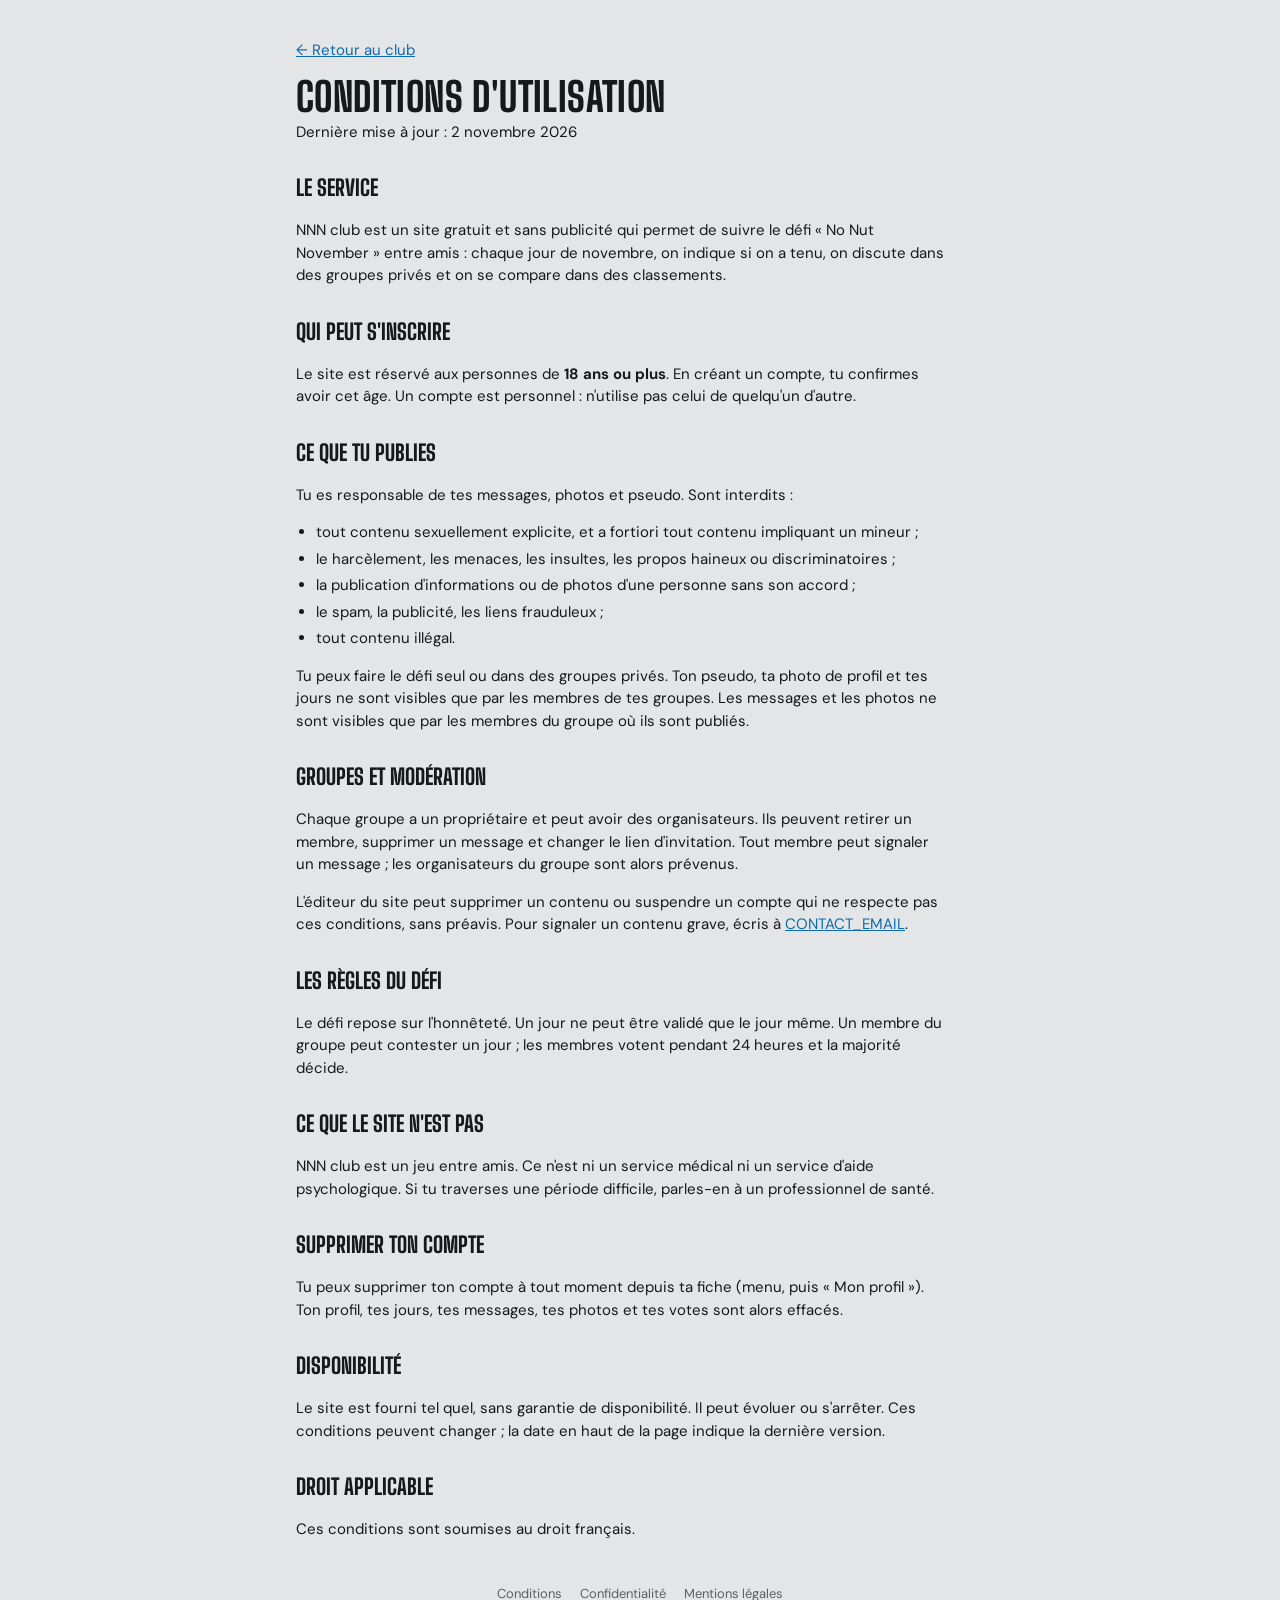
==== commit 88f5ce6b: "Défi seul ou en groupe privé : on ne voit que les membres de ses groupes Co-Authored-By: Claude Opus" ====
--- a/conditions.html
+++ b/conditions.html
@@ -29,7 +29,7 @@
 <li>le spam, la publicité, les liens frauduleux ;</li>
 <li>tout contenu illégal.</li>
 </ul>
-<p>Le pseudo et les jours tenus sont visibles par tous les participants (classement global). Les messages et les photos ne sont visibles que par les membres du groupe où ils sont publiés.</p>
+<p>Tu peux faire le défi seul ou dans des groupes privés. Ton pseudo, ta photo de profil et tes jours ne sont visibles que par les membres de tes groupes. Les messages et les photos ne sont visibles que par les membres du groupe où ils sont publiés.</p>
 <h2>Groupes et modération</h2>
 <p>Chaque groupe a un propriétaire et peut avoir des organisateurs. Ils peuvent retirer un membre, supprimer un message et changer le lien d'invitation. Tout membre peut signaler un message ; les organisateurs du groupe sont alors prévenus.</p>
 <p>L'éditeur du site peut supprimer un contenu ou suspendre un compte qui ne respecte pas ces conditions, sans préavis. Pour signaler un contenu grave, écris à <a href="mailto:CONTACT_EMAIL">CONTACT_EMAIL</a>.</p>
--- a/styles.css
+++ b/styles.css
@@ -447,10 +447,11 @@
 /* ---------- groupes ---------- */
 .groupbar{display:flex;align-items:center;gap:8px}
 .groupbar:empty{display:none}
-.gname-btn{flex:1;min-width:0;display:flex;align-items:baseline;gap:8px;border:1px solid var(--rule);background:var(--panel);border-radius:12px;padding:9px 12px;text-align:left}
-.gname-btn b{overflow:hidden;text-overflow:ellipsis;white-space:nowrap;font-family:var(--f-display);font-size:19px;font-weight:800;text-transform:uppercase;letter-spacing:.02em}
-.gname-btn .dim{flex:none;font-size:13px}
-.gname-btn .chev{margin-left:auto;color:var(--dim);flex:none}
+.gname-btn{flex:1;min-width:0;display:grid;grid-template-columns:minmax(0,1fr) auto;column-gap:8px;align-items:center;border:1px solid var(--rule);background:var(--panel);border-radius:12px;padding:6px 12px;text-align:left}
+.gname-btn .gdot{grid-column:2;grid-row:1}
+.gname-btn b{grid-column:1;line-height:1.15;overflow:hidden;text-overflow:ellipsis;white-space:nowrap;font-family:var(--f-display);font-size:19px;font-weight:800;text-transform:uppercase;letter-spacing:.02em}
+.gname-btn .dim{grid-column:1;font-size:12.5px;line-height:1.2}
+.gname-btn .chev{grid-column:2;grid-row:1 / span 2;color:var(--dim)}
 .gdot{display:inline-block;width:8px;height:8px;border-radius:50%;background:var(--ice);margin-left:6px;vertical-align:middle;flex:none}
 .btn.invite{flex:none;padding:10px 14px}
 .gear{flex:none;width:42px;height:42px;border-radius:12px;border:1px solid var(--rule);background:var(--panel);color:var(--dim);font-size:18px}
@@ -497,3 +498,5 @@
 .legal ul{padding-left:20px}
 .legal li{margin:4px 0}
 .legal .site-foot{padding-bottom:40px}
+#v-board.solo>.row-between{order:-2}
+#v-board.solo>#grid-panel{order:-1}
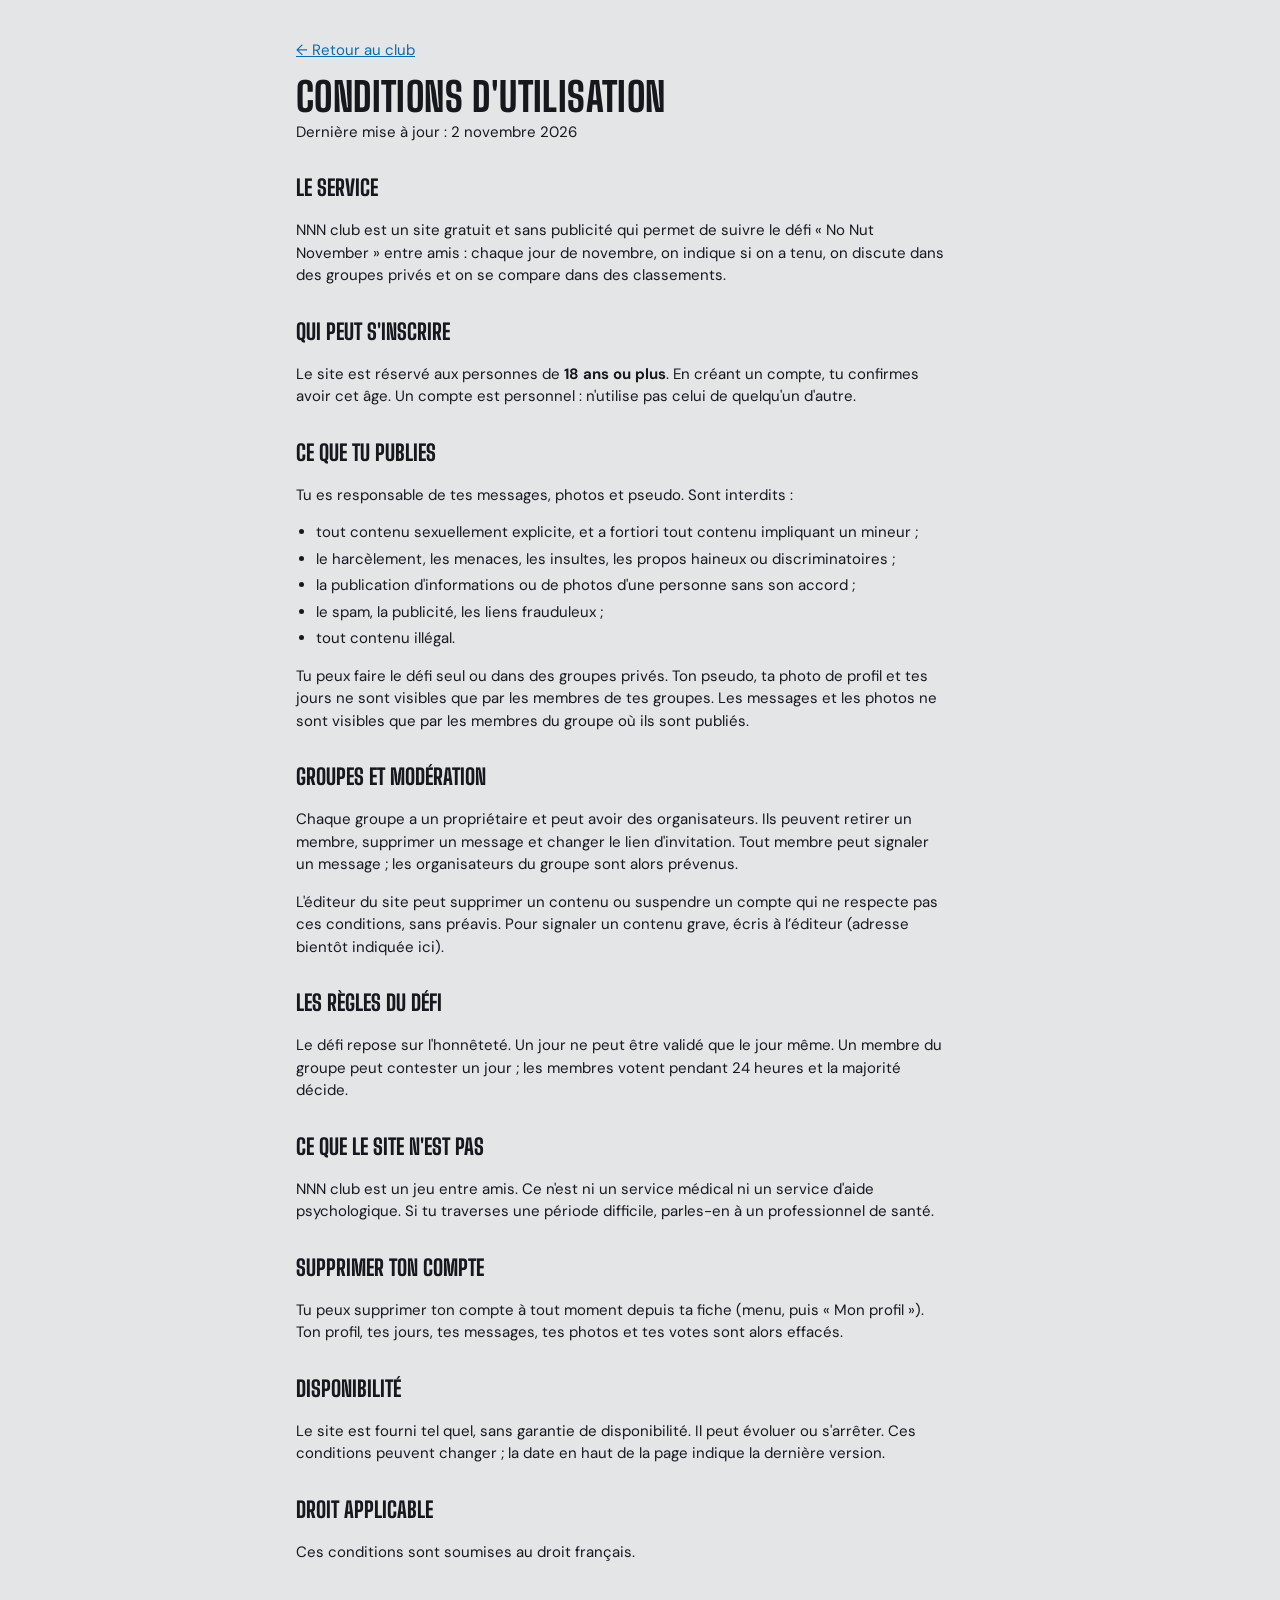
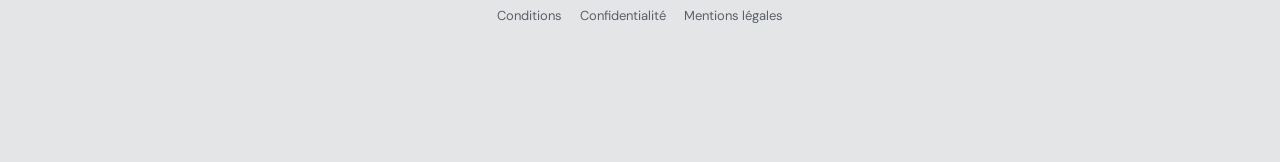
==== commit 73b8c3d7: "Pages légales : contact à venir Co-Authored-By: Claude Opus 5.5 <noreply@anthropic.com> Claude-Sessi" ====
--- a/conditions.html
+++ b/conditions.html
@@ -32,7 +32,7 @@
 <p>Tu peux faire le défi seul ou dans des groupes privés. Ton pseudo, ta photo de profil et tes jours ne sont visibles que par les membres de tes groupes. Les messages et les photos ne sont visibles que par les membres du groupe où ils sont publiés.</p>
 <h2>Groupes et modération</h2>
 <p>Chaque groupe a un propriétaire et peut avoir des organisateurs. Ils peuvent retirer un membre, supprimer un message et changer le lien d'invitation. Tout membre peut signaler un message ; les organisateurs du groupe sont alors prévenus.</p>
-<p>L'éditeur du site peut supprimer un contenu ou suspendre un compte qui ne respecte pas ces conditions, sans préavis. Pour signaler un contenu grave, écris à <a href="mailto:CONTACT_EMAIL">CONTACT_EMAIL</a>.</p>
+<p>L'éditeur du site peut supprimer un contenu ou suspendre un compte qui ne respecte pas ces conditions, sans préavis. Pour signaler un contenu grave, écris à l’éditeur (adresse bientôt indiquée ici).</p>
 <h2>Les règles du défi</h2>
 <p>Le défi repose sur l'honnêteté. Un jour ne peut être validé que le jour même. Un membre du groupe peut contester un jour ; les membres votent pendant 24 heures et la majorité décide.</p>
 <h2>Ce que le site n'est pas</h2>
--- a/styles.css
+++ b/styles.css
@@ -500,3 +500,4 @@
 .legal .site-foot{padding-bottom:40px}
 #v-board.solo>.row-between{order:-2}
 #v-board.solo>#grid-panel{order:-1}
+.tabs.two .tabs-in{grid-template-columns:repeat(2,1fr)}
